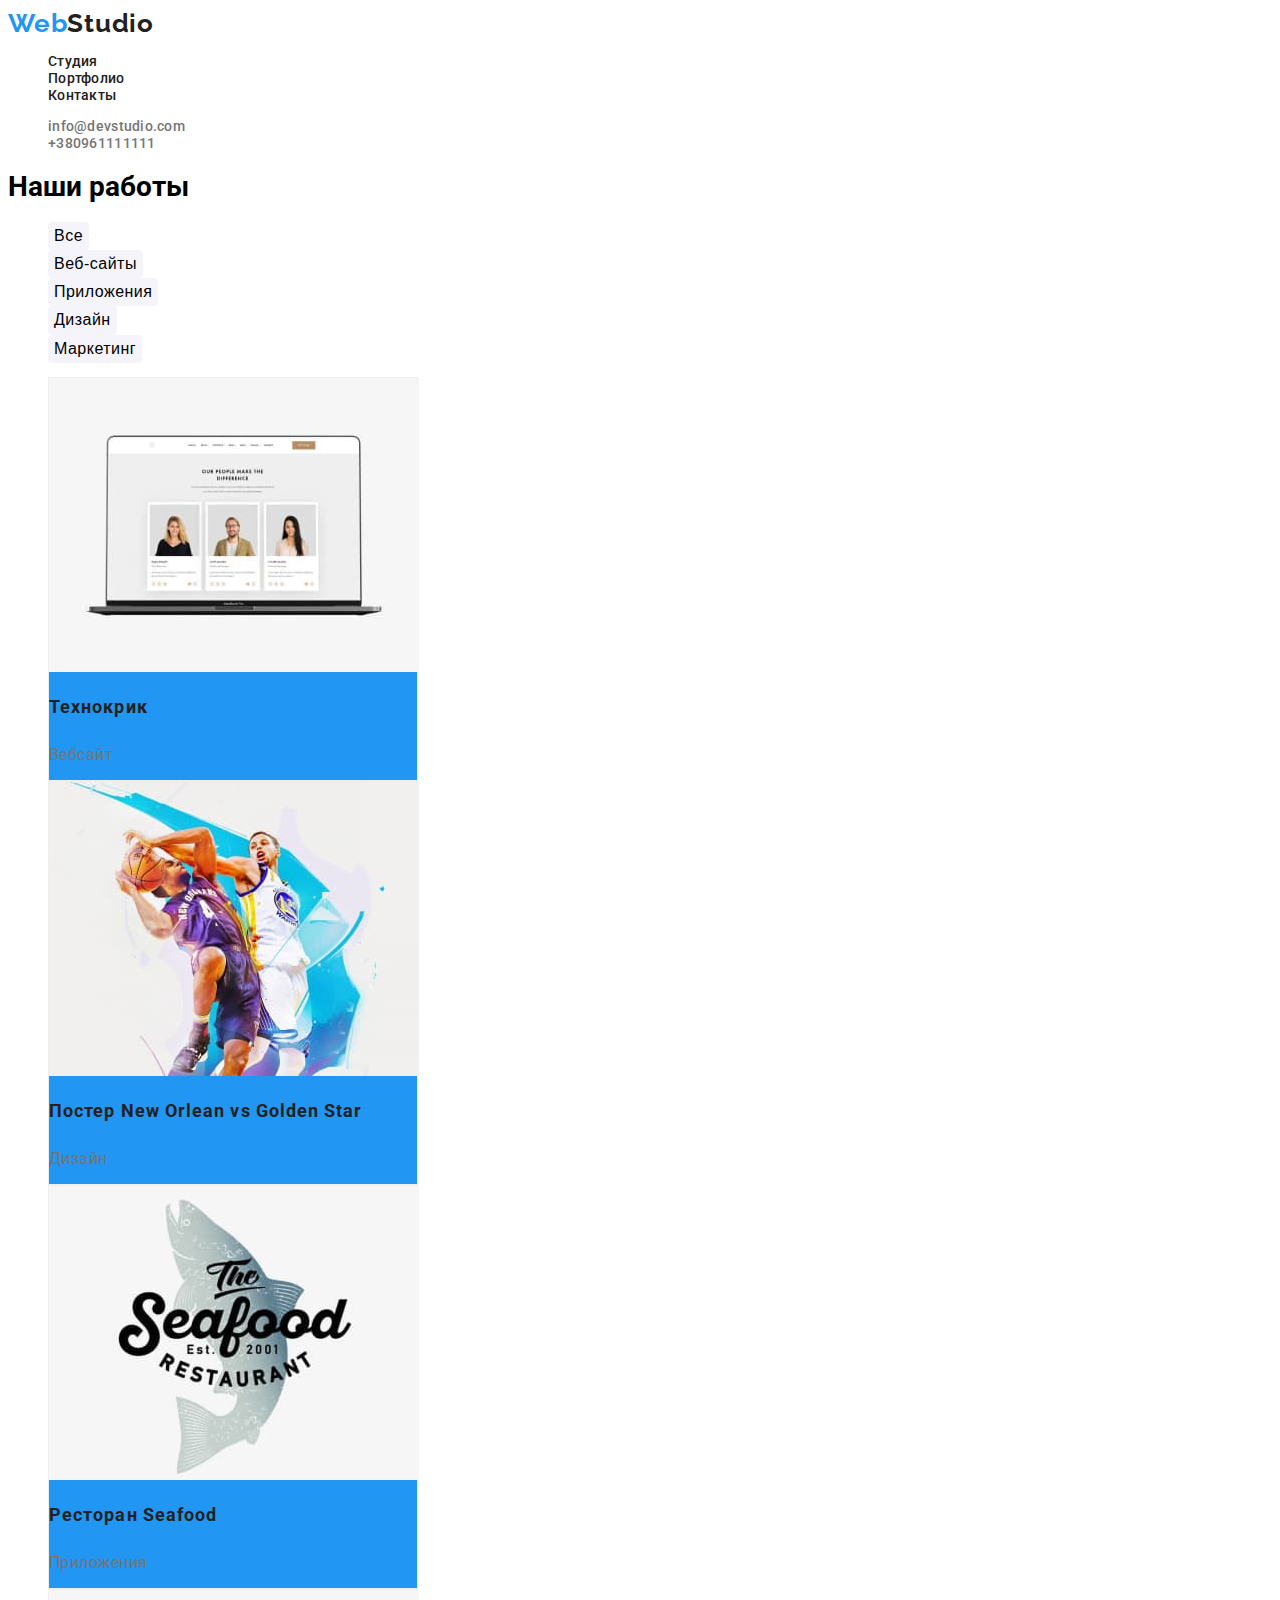
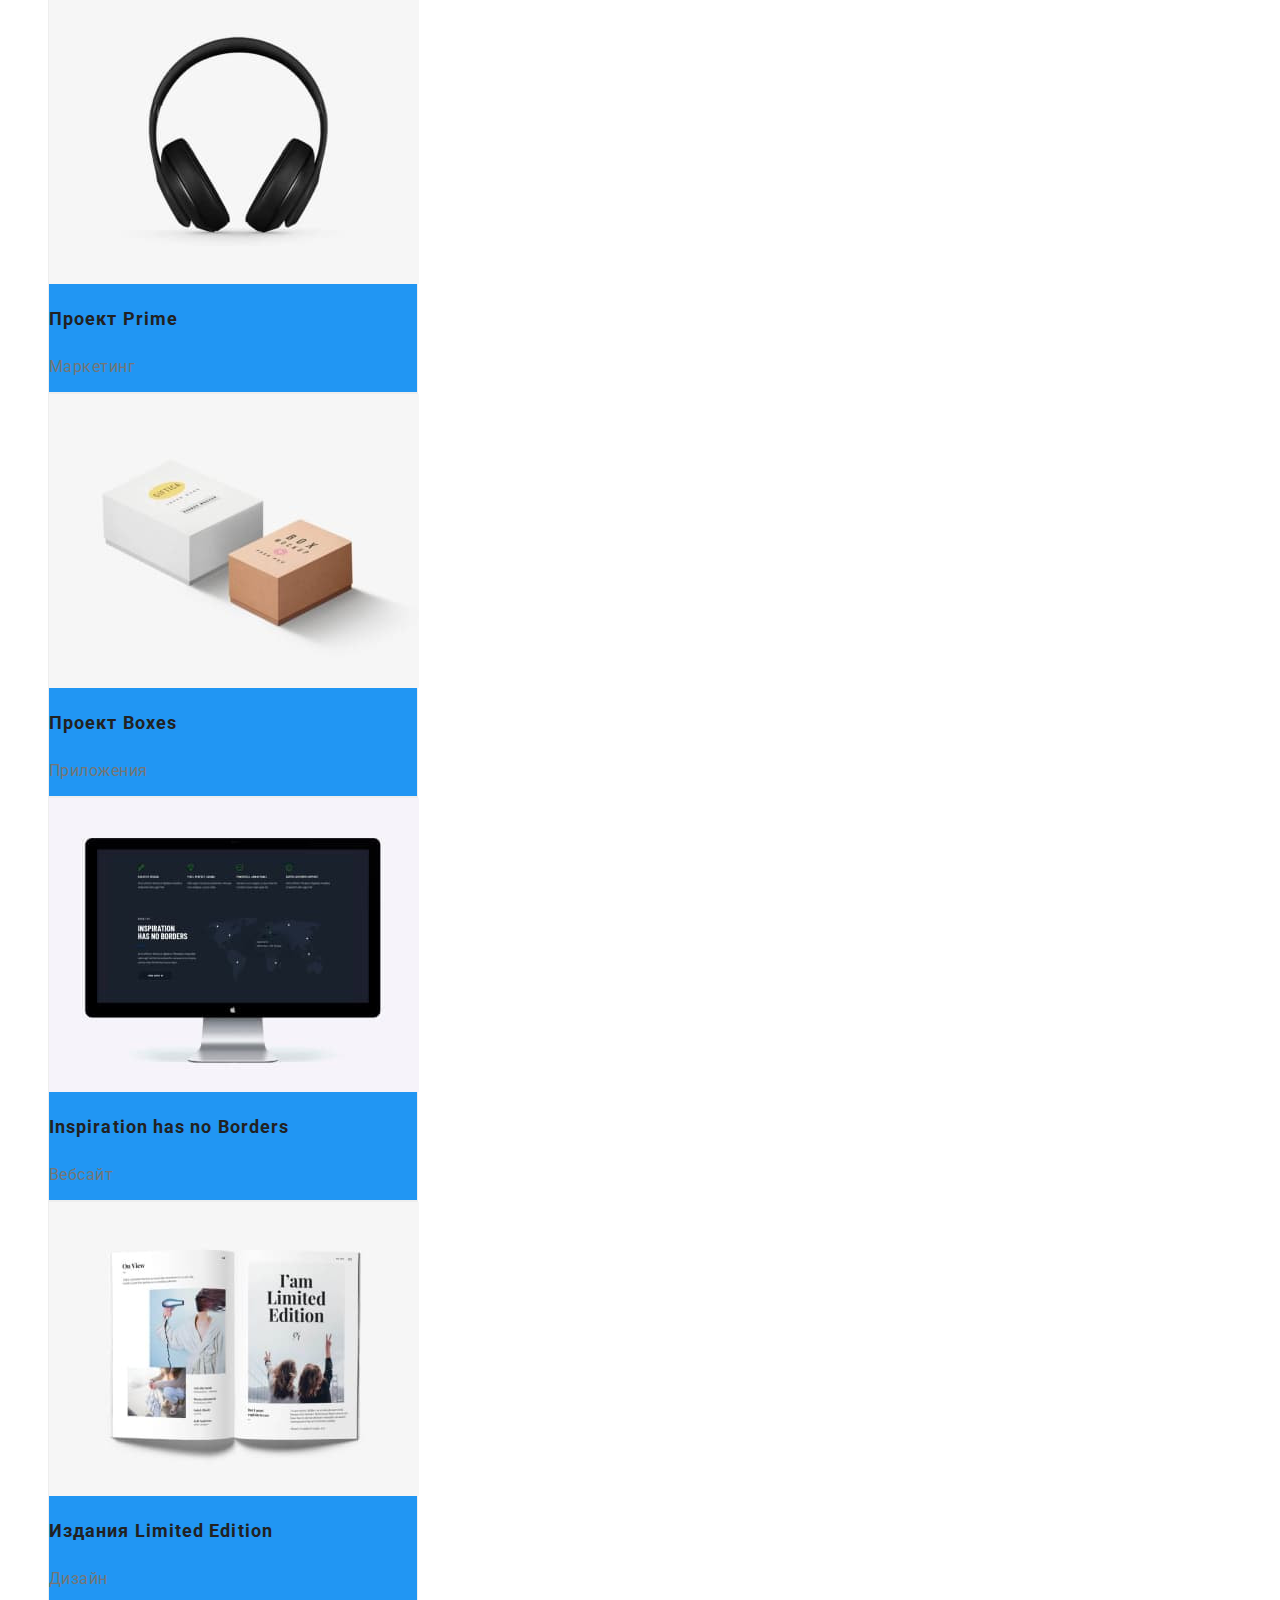
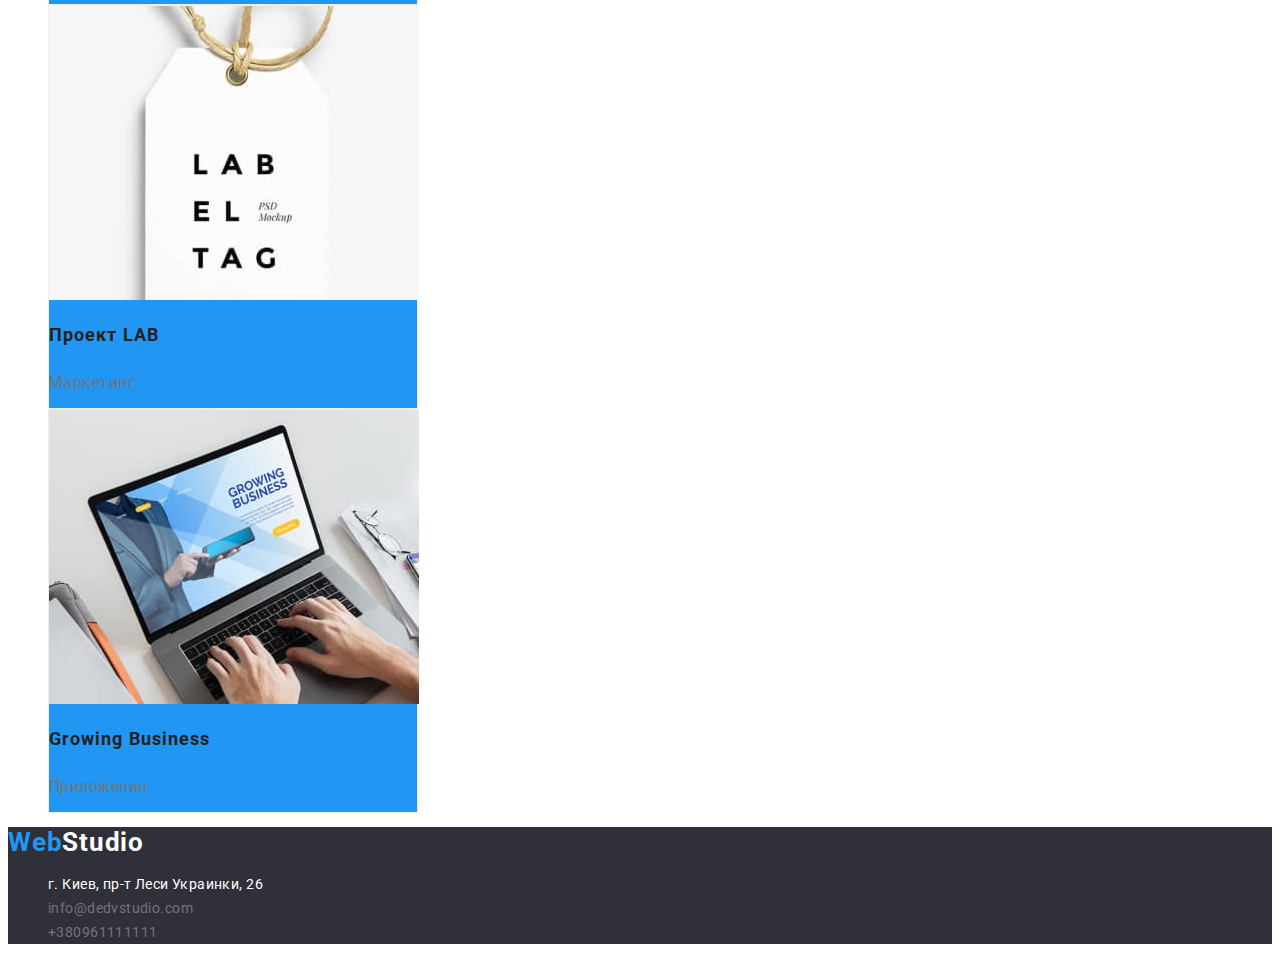
==== portfolio.html @ c5dd9054 ".prettierrc.jsson" ====
<!DOCTYPE html>
<html lang="ru">
  <head>
    <meta charset="UTF-8" />
    <meta http-equiv="X-UA-Compatible" content="IE=edge" />
    <meta name="viewport" content="width=device-width, initial-scale=1.0" />
    <title>Вебстудия</title>
    <link rel="preconnect" href="https://fonts.googleapis.com" />
    <link rel="preconnect" href="https://fonts.gstatic.com" crossorigin />
    <link
      href="https://fonts.googleapis.com/css2?family=Raleway:wght@700&family=Roboto:wght@400;500;700;900&display=swap"
      rel="stylesheet"
    />
    <link rel="stylesheet" href="./css/style.css" />
  </head>

  <body>
    <!--header-->
    <header class="header">
      <nav class="header-nav">
        <a class="logo link" href="./index.html" lang="en"><span>Web</span>Studio</a>
        <ul class="menu-list list">
          <li class="menu-item">
            <a class="menu-link link" href="./index.html">Студия</a>
          </li>
          <li class="menu-item">
            <a class="menu-link link" href="./portfolio.html">Портфолио</a>
          </li>
          <li class="menu-item">
            <a class="menu-link link" href="">Контакты</a>
          </li>
        </ul>
      </nav>
      <ul class="header-contacts list">
        <li class="contact-item">
          <a class="header-contact link" href="mailto:info@devstudio.com">info@devstudio.com</a>
        </li>
        <li class="contact-item">
          <a class="header-contact link" href="tel:+380961111111">+380961111111</a>
        </li>
      </ul>
    </header>
    <!--MAIN-->
    <main>
      <section class="section">
        <h1 class="section title visually-hidden">Наши работы</h1>
        <ul class="portfolio-btns list">
          <li class="portfolio-cat-btn">
            <button type="button" class="portfolio-btn">Все</button>
          </li>
          <li class="portfolio-cat-btn">
            <button type="button" class="portfolio-btn">Веб-сайты</button>
          </li>
          <li class="portfolio-cat-btn">
            <button type="button" class="portfolio-btn">Приложения</button>
          </li>
          <li class="portfolio-cat-btn">
            <button type="button" class="portfolio-btn">Дизайн</button>
          </li>
          <li class="portfolio-cat-btn">
            <button type="button" class="portfolio-btn">Маркетинг</button>
          </li>
        </ul>
        <ul class="projects list">
          <li class="project-item">
            <div class="prodject-card">
              <a class="project-link link" href="">
                <img
                  src="./images/portfolio/portfolio_1.jpg"
                  alt="Технокрик"
                  width="370"
                  height="294"
                />
              </a>
              <h2 class="project-name">Технокрик</h2>
              <p class="project-descr">Вебсайт</p>
            </div>
          </li>

          <li class="project-item">
            <div class="prodject-card">
              <a class="project-link link" href="">
                <img
                  src="./images/portfolio/portfolio_2.jpg"
                  alt="Постер New Orlean vs Golden Star"
                  width="370"
                  height="294"
                />
              </a>
              <h2 class="project-name">Постер New Orlean vs Golden Star</h2>
              <p class="project-descr">Дизайн</p>
            </div>
          </li>

          <li class="project-item">
            <div class="prodject-card">
              <a class="project-link link" href="">
                <img
                  src="./images/portfolio/portfolio_3.jpg"
                  alt="Ресторан Seafood"
                  width="370"
                  height="294"
                />
              </a>
              <h2 class="project-name">Ресторан Seafood</h2>
              <p class="project-descr">Приложения</p>
            </div>
          </li>

          <li class="project-item">
            <div class="prodject-card">
              <a class="project-link link" href="">
                <img
                  src="./images/portfolio/portfolio_4.jpg"
                  alt="Проект Prime"
                  width="370"
                  height="294"
                />
              </a>
              <h2 class="project-name">Проект Prime</h2>
              <p class="project-descr">Маркетинг</p>
            </div>
          </li>

          <li class="project-item">
            <div class="prodject-card">
              <a class="project-link link" href="">
                <img
                  src="./images/portfolio/portfolio_5.jpg"
                  alt="Проект Boxes"
                  width="370"
                  height="294"
                />
              </a>
              <h2 class="project-name">Проект Boxes</h2>
              <p class="project-descr">Приложения</p>
            </div>
          </li>

          <li class="project-item">
            <div class="prodject-card">
              <a class="project-link link" href="">
                <img
                  src="./images/portfolio/portfolio_6.jpg"
                  alt="Inspiration has no Borders"
                  width="370"
                  height="294"
                />
              </a>
              <h2 class="project-name" lang="en">Inspiration has no Borders</h2>
              <p class="project-descr">Вебсайт</p>
            </div>
          </li>

          <li class="project-item">
            <div class="prodject-card">
              <a class="project-link link" href="">
                <img
                  src="./images/portfolio/portfolio_7.jpg"
                  alt="Издания Limited Edition"
                  width="370"
                  height="294"
                />
              </a>
              <h2 class="project-name">Издания Limited Edition</h2>
              <p class="project-descr">Дизайн</p>
            </div>
          </li>

          <li class="project-item">
            <div class="prodject-card">
              <a class="project-link link" href="">
                <img
                  src="./images/portfolio/portfolio_8.jpg"
                  alt="Проект LAB"
                  width="370"
                  height="294"
                />
              </a>
              <h2 class="project-name">Проект LAB</h2>
              <p class="project-descr">Маркетинг</p>
            </div>
          </li>

          <li class="project-item">
            <div class="prodject-card">
              <a class="project-link link" href="">
                <img
                  src="./images/portfolio/portfolio_9.jpg"
                  alt="Growing Business"
                  width="370"
                  height="294"
                />
              </a>
              <h2 class="project-name" lang="en">Growing Business</h2>
              <p class="project-descr">Приложения</p>
            </div>
          </li>
        </ul>
      </section>
    </main>
    <!--FOOTER-->
    <footer class="footer">
      <a class="logo-footer link" href="./index.html"><span>Web</span>Studio</a>
      <address class="contacts">
        <ul class="contact-list list">
          <li class="contact-item">
            <a class="contact-address link" href="https://goo.gl/maps/oeKDD8nkkuQfRg1F7"
              >г. Киев, пр-т Леси Украинки, 26</a
            >
          </li>

          <li class="contact-item">
            <a class="contact-email link" href="mailto:info@dedvstudio.com">info@dedvstudio.com</a>
          </li>

          <li class="contact-item">
            <a class="contact-tel link" href="tel:+380961111111">+380961111111</a>
          </li>
        </ul>
      </address>
    </footer>
  </body>
</html>
---- css/style.css ----
:root {
    --main-font: 'Roboto', sans-serif;
    --logo-font: 'Raleway', sans-serif;
    --main-font-size: 14px;
    --primary-font-color: #212121;
    --secondary-font-color: #FFFFFF;
    --description-font-color: #757575;
    --accent-color: #2196F3;
    --background-color-primary: #FFFFFF;
    --background-color-secondary: #2F303A;
    --background-color-additional: #F5F4FA;
}

body {
    font-family: var(--main-font);
    font-size: var(--main-font-size);
}

.list {
    list-style: none;
}

.link {
    text-decoration: none;
}

.contacts {
    font-style: normal;
}

.visualli-hidden {
    position: absolute;
    width: 1px;
    height: 1px;
    margin: -1px;
    border: 0;
    padding: 0;
    clip: rect(0 0 0 0);
    overflow: hidden;
}

.section-title {
    font-weight: 700;
    font-size: 36px;
    line-height: 1.17;
    text-align: center;
    letter-spacing: 0.03em;
    color: var(--primary-font-color);
}

.logo {
    font-family: var(--logo-font);
    color: var(--primary-font-color);
    font-weight: 700;
    font-size: 26px;
    line-height: 1.19;
    letter-spacing: 0.03em;
}
.logo span {color: var(--accent-color)}

.menu-link {
    color: var(--primary-font-color);
    font-weight: 500;
    line-height: 1.14;
    letter-spacing: 0.02em;
}

.header-contact {
    font-weight: 500;
    line-height: 1.14;
    letter-spacing: 0.02em;
    color: var(--description-font-color);
}

.menu-link:hover, .menu-link:focus,
.header-contact:hover {
    color: var(--accent-color);
}

.hero {
    background-color: var(--background-color-secondary);
}

.hero-title {
    opacity: 0;
}

.hero-text {
    font-weight: 900;
    font-size: 44px;
    line-height: 1.36;
    text-align: center;
    letter-spacing: 0.06em;
    text-transform: uppercase;
    color: var(--secondary-font-color);
}

.modal-btn {
    background: var(--accent-color);
    border-style: 0px 4px 4px rgba(0, 0, 0, 0.15);
    border-radius: 4px;
    top: 430px;
    font-weight: 700;
    font-size: 16px;
    line-height: 1.875;
    display: flex;
    align-items: center;
    text-align: center;
    letter-spacing: 0.06em;
    color: var(--secondary-font-color);
    border: none;
    cursor: pointer;
}

.advatages-title {
    color: var(--primary-font-color);
    font-weight: 700;
    line-height: 1.14;
    letter-spacing: 0.03em;
    text-transform: uppercase;
}

.advantages-text {
    line-height: 1.71;
    letter-spacing: 0.03em;
    color: var(--description-font-color);
}

.team-section {
    background-color: var(--background-color-additional);
}

.team-member-card {
    width: 270px;
    height: 368px;
    background-color: var(--background-color-primary);
    box-shadow: 0px 1px 3px rgba(0, 0, 0, 0.12), 0px 1px 1px rgba(0, 0, 0, 0.14), 0px 2px 1px rgba(0, 0, 0, 0.02);
    border-radius: 0px 0px 4px 4px;
}

.team-membert-name {
    font-weight: 500;
    font-size: 16px;
    line-height: 1.19;
    text-align: center;
    letter-spacing: 0.03em;
    color: var(--primary-font-color);
}

.team-membert-position {
    font-size: 16px;
    line-height: 1.19;
    text-align: center;
    letter-spacing: 0.03em;
    color: var(--description-font-color);
}

.footer {
    background-color: var(--background-color-secondary);
}

.logo-footer {
    font-weight: 700;
    font-size: 26px;
    line-height: 1.19;
    letter-spacing: 0.03em;
    color: var(--secondary-font-color);
}

.logo-footer span {color: var(--accent-color);}
.contact-address, .contact-email, .contact-tel {
    font-weight: 400;
    font-size: 14px;
    line-height: 24px;
    letter-spacing: 0.03em;
    color: var(--secondary-font-color);
}
.contact-email, .contact-tel {color: var(--description-font-color);}

.portfolio-btn {
    background: var(--background-color-additional);
    border-radius: 4px;
    font-weight: 500;
    font-size: 16px;
    line-height: 1.63;
    text-align: center;
    letter-spacing: 0.03em;
    border: none;
    cursor: pointer;
}

.portfolio-btn:hover, .portfolio-btn:focus {
    background: var(--accent-color);
    color: var(--secondary-font-color);
}

.prodject-card {
    background-color: var(--accent-color);
    border: 1px solid #EEEEEE;
    box-sizing: border-box;
    width: 370px;
    height: 404px;
}

.project-name {
    color: var(--primary-font-color);
    font-weight: 700;
    font-size: 18px;
    line-height: 1.89;
    letter-spacing: 0.06em;
}

.project-descr {
    color: var(--description-font-color);
    font-size: 16px;
    line-height: 1.88;
    letter-spacing: 00.03em;
}
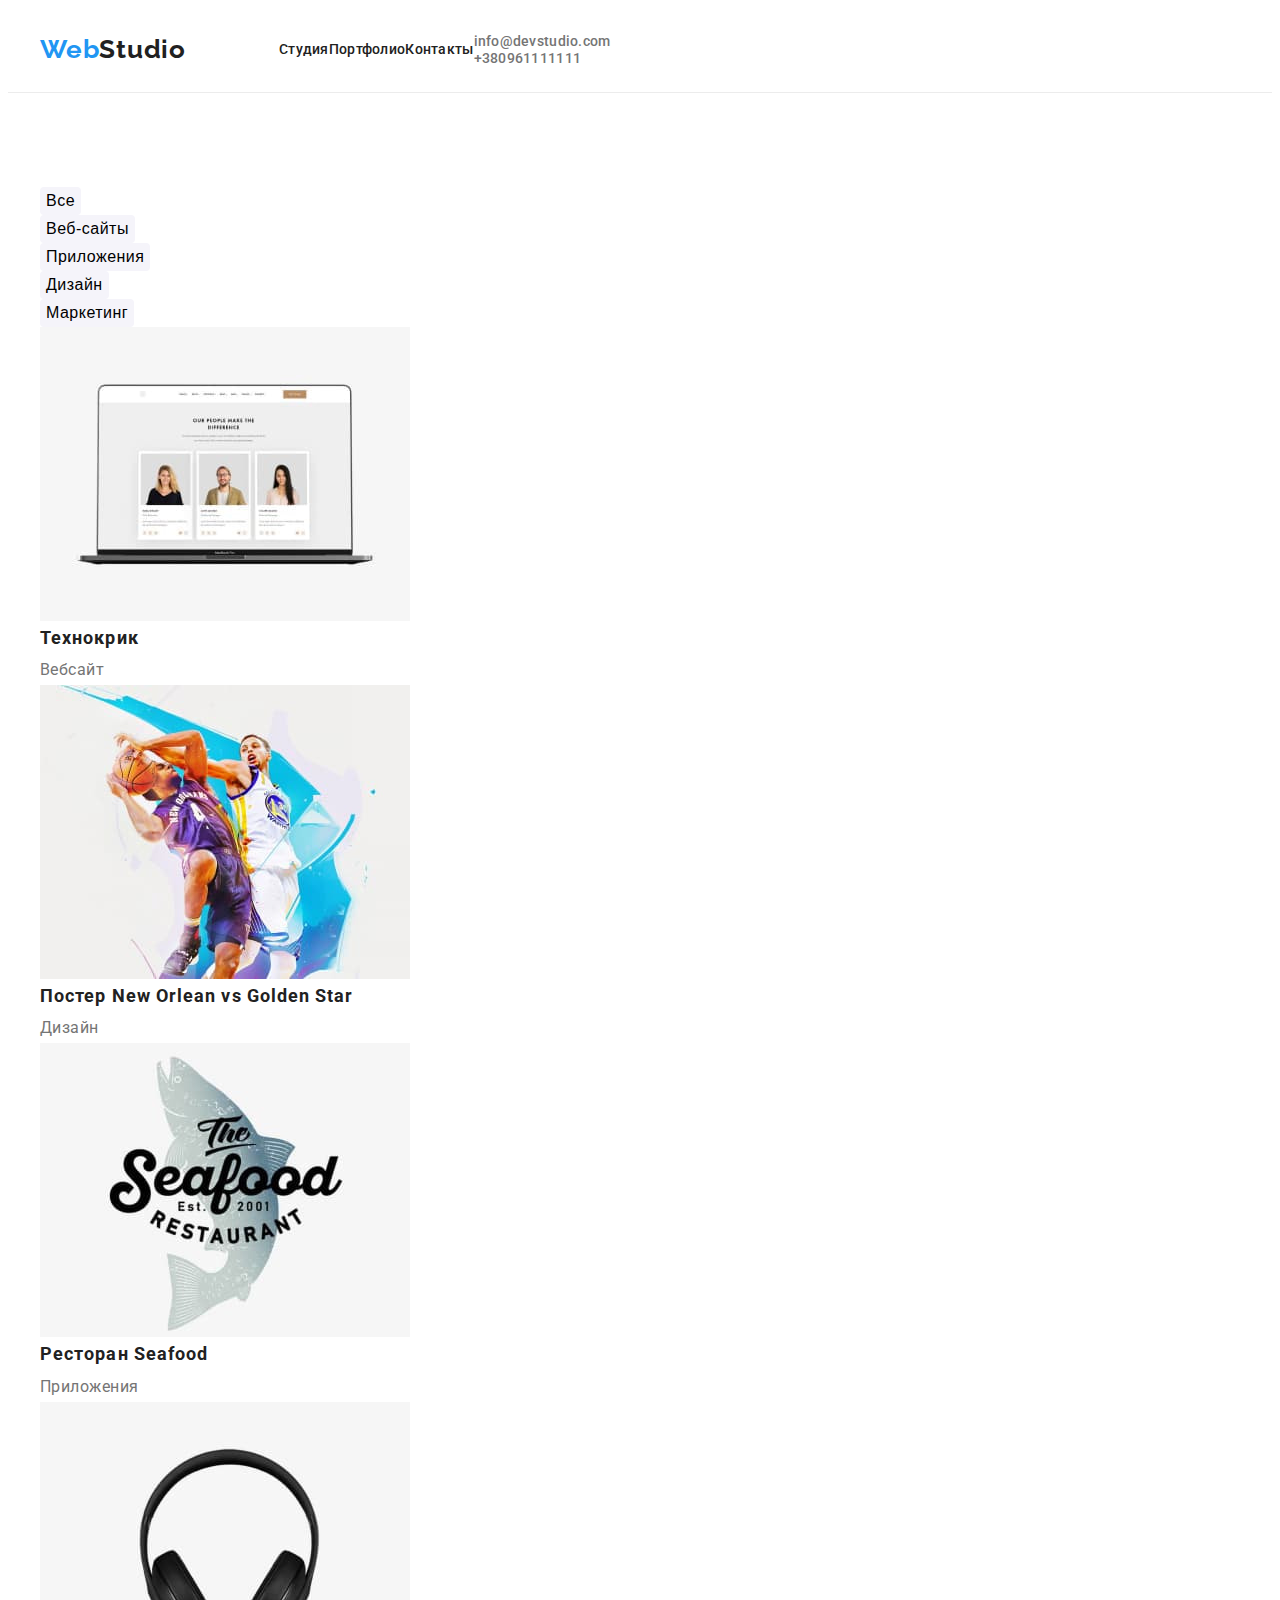
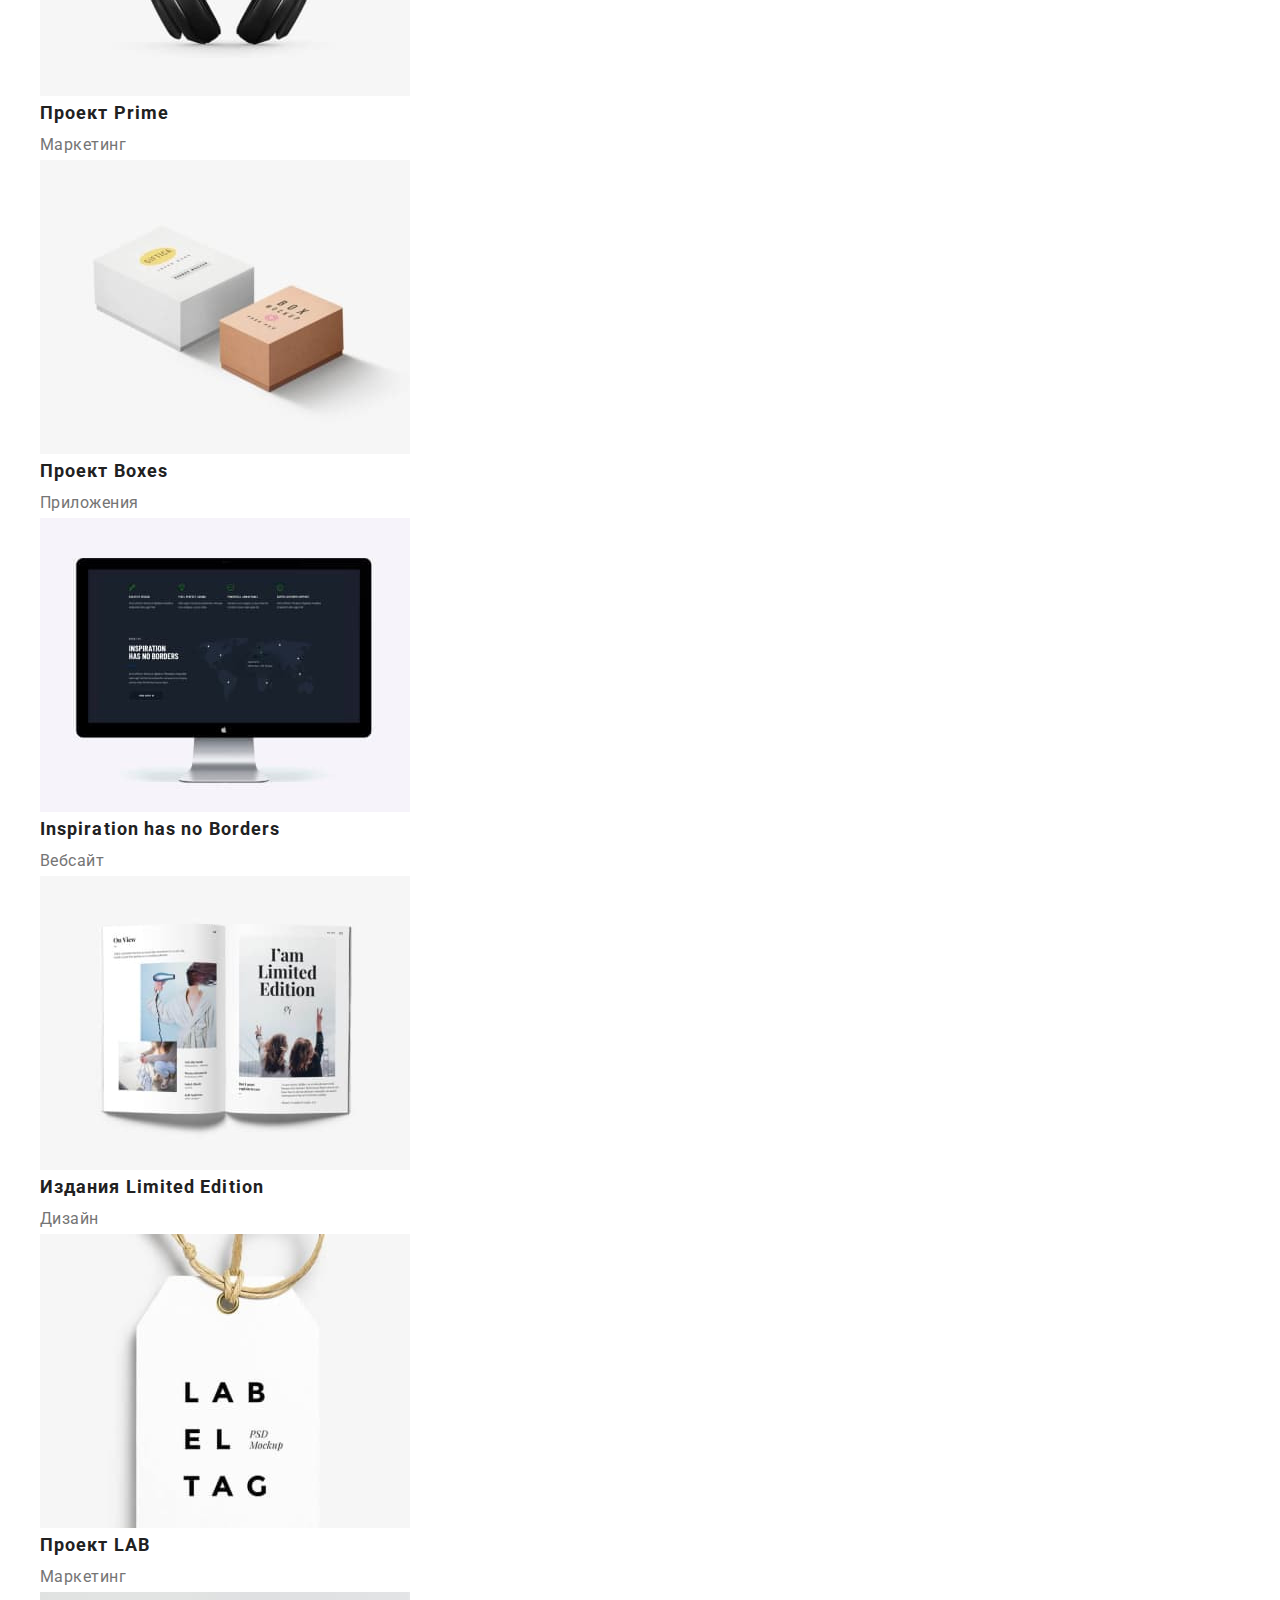
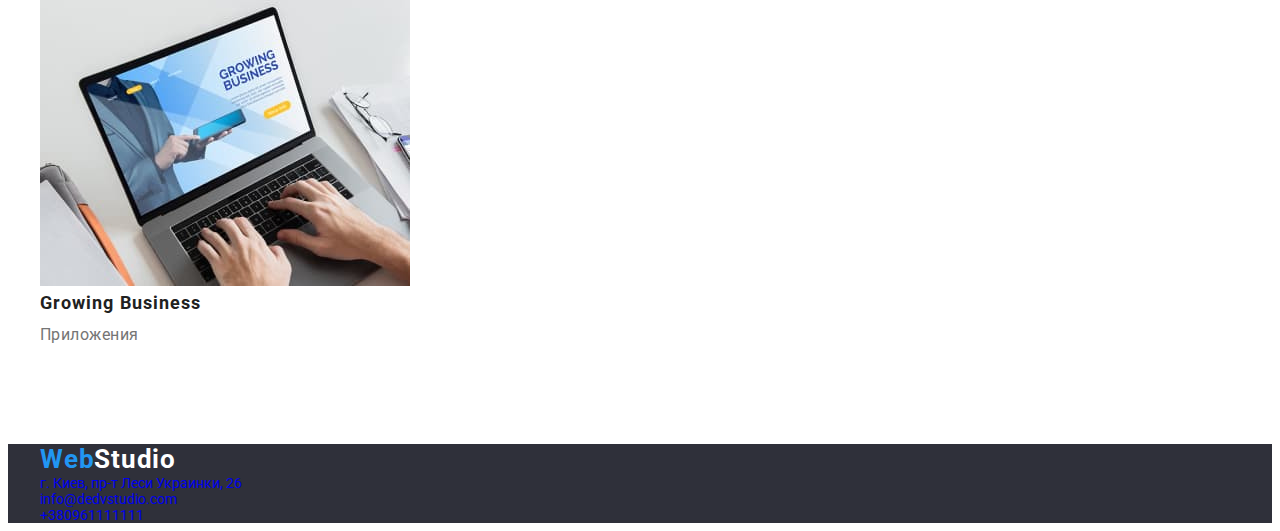
==== commit 6370eb40: "portfolio.html" ====
--- a/portfolio.html
+++ b/portfolio.html
@@ -11,59 +11,68 @@
       href="https://fonts.googleapis.com/css2?family=Raleway:wght@700&family=Roboto:wght@400;500;700;900&display=swap"
       rel="stylesheet"
     />
+    <link
+      rel="stylesheet"
+      href="https://cdnjs.cloudflare.com/ajax/libs/modern-normalize/1.1.0/modern-normalize.min.css"
+      integrity="sha512-wpPYUAdjBVSE4KJnH1VR1HeZfpl1ub8YT/NKx4PuQ5NmX2tKuGu6U/JRp5y+Y8XG2tV+wKQpNHVUX03MfMFn9Q=="
+      crossorigin="anonymous"
+      referrerpolicy="no-referrer"
+    />
     <link rel="stylesheet" href="./css/style.css" />
   </head>
 
   <body>
     <!--header-->
     <header class="header">
-      <nav class="header-nav">
-        <a class="logo link" href="./index.html" lang="en"><span>Web</span>Studio</a>
-        <ul class="menu-list list">
-          <li class="menu-item">
-            <a class="menu-link link" href="./index.html">Студия</a>
+      <div class="container header-container">
+        <nav class="header-nav">
+          <a class="logo link" href="./index.html" lang="en"><span>Web</span>Studio</a>
+          <ul class="menu-list list">
+            <li class="menu-item">
+              <a class="current menu-link link" href="./index.html">Студия</a>
+            </li>
+            <li class="menu-item">
+              <a class="menu-link link" href="./portfolio.html">Портфолио</a>
+            </li>
+            <li class="menu-item">
+              <a class="menu-link link" href="">Контакты</a>
+            </li>
+          </ul>
+        </nav>
+        <ul class="header-contacts list">
+          <li class="contact-item">
+            <a class="header-contact link" href="mailto:info@devstudio.com">info@devstudio.com</a>
           </li>
-          <li class="menu-item">
-            <a class="menu-link link" href="./portfolio.html">Портфолио</a>
-          </li>
-          <li class="menu-item">
-            <a class="menu-link link" href="">Контакты</a>
+          <li class="contact-item">
+            <a class="header-contact link" href="tel:+380961111111">+380961111111</a>
           </li>
         </ul>
-      </nav>
-      <ul class="header-contacts list">
-        <li class="contact-item">
-          <a class="header-contact link" href="mailto:info@devstudio.com">info@devstudio.com</a>
-        </li>
-        <li class="contact-item">
-          <a class="header-contact link" href="tel:+380961111111">+380961111111</a>
-        </li>
-      </ul>
+      </div>
     </header>
     <!--MAIN-->
     <main>
       <section class="section">
-        <h1 class="section title visually-hidden">Наши работы</h1>
-        <ul class="portfolio-btns list">
-          <li class="portfolio-cat-btn">
-            <button type="button" class="portfolio-btn">Все</button>
-          </li>
-          <li class="portfolio-cat-btn">
-            <button type="button" class="portfolio-btn">Веб-сайты</button>
-          </li>
-          <li class="portfolio-cat-btn">
-            <button type="button" class="portfolio-btn">Приложения</button>
-          </li>
-          <li class="portfolio-cat-btn">
-            <button type="button" class="portfolio-btn">Дизайн</button>
-          </li>
-          <li class="portfolio-cat-btn">
-            <button type="button" class="portfolio-btn">Маркетинг</button>
-          </li>
-        </ul>
-        <ul class="projects list">
-          <li class="project-item">
-            <div class="prodject-card">
+        <div class="container">
+          <h1 class="section title visually-hidden">Наши работы</h1>
+          <ul class="portfolio-nav list">
+            <li class="portfolio-nav-item">
+              <button type="button" class="portfolio-btn">Все</button>
+            </li>
+            <li class="portfolio-nav-item">
+              <button type="button" class="portfolio-btn">Веб-сайты</button>
+            </li>
+            <li class="portfolio-nav-item">
+              <button type="button" class="portfolio-btn">Приложения</button>
+            </li>
+            <li class="portfolio-nav-item">
+              <button type="button" class="portfolio-btn">Дизайн</button>
+            </li>
+            <li class="portfolio-nav-item">
+              <button type="button" class="portfolio-btn">Маркетинг</button>
+            </li>
+          </ul>
+          <ul class="project-list list">
+            <li class="project-item">
               <a class="project-link link" href="">
                 <img
                   src="./images/portfolio/portfolio_1.jpg"
@@ -72,13 +81,13 @@
                   height="294"
                 />
               </a>
-              <h2 class="project-name">Технокрик</h2>
-              <p class="project-descr">Вебсайт</p>
-            </div>
-          </li>
-
-          <li class="project-item">
-            <div class="prodject-card">
+              <div class="project-text-container">
+                <h2 class="project-name">Технокрик</h2>
+                <p class="project-descr">Вебсайт</p>
+              </div>
+            </li>
+
+            <li class="project-item">
               <a class="project-link link" href="">
                 <img
                   src="./images/portfolio/portfolio_2.jpg"
@@ -87,13 +96,13 @@
                   height="294"
                 />
               </a>
-              <h2 class="project-name">Постер New Orlean vs Golden Star</h2>
-              <p class="project-descr">Дизайн</p>
-            </div>
-          </li>
-
-          <li class="project-item">
-            <div class="prodject-card">
+              <div class="project-text-container">
+                <h2 class="project-name">Постер New Orlean vs Golden Star</h2>
+                <p class="project-descr">Дизайн</p>
+              </div>
+            </li>
+
+            <li class="project-item">
               <a class="project-link link" href="">
                 <img
                   src="./images/portfolio/portfolio_3.jpg"
@@ -102,13 +111,13 @@
                   height="294"
                 />
               </a>
-              <h2 class="project-name">Ресторан Seafood</h2>
-              <p class="project-descr">Приложения</p>
-            </div>
-          </li>
-
-          <li class="project-item">
-            <div class="prodject-card">
+              <div class="project-text-container">
+                <h2 class="project-name">Ресторан Seafood</h2>
+                <p class="project-descr">Приложения</p>
+              </div>
+            </li>
+
+            <li class="project-item">
               <a class="project-link link" href="">
                 <img
                   src="./images/portfolio/portfolio_4.jpg"
@@ -117,13 +126,13 @@
                   height="294"
                 />
               </a>
-              <h2 class="project-name">Проект Prime</h2>
-              <p class="project-descr">Маркетинг</p>
-            </div>
-          </li>
-
-          <li class="project-item">
-            <div class="prodject-card">
+              <div class="project-text-container">
+                <h2 class="project-name">Проект Prime</h2>
+                <p class="project-descr">Маркетинг</p>
+              </div>
+            </li>
+
+            <li class="project-item">
               <a class="project-link link" href="">
                 <img
                   src="./images/portfolio/portfolio_5.jpg"
@@ -132,13 +141,13 @@
                   height="294"
                 />
               </a>
-              <h2 class="project-name">Проект Boxes</h2>
-              <p class="project-descr">Приложения</p>
-            </div>
-          </li>
-
-          <li class="project-item">
-            <div class="prodject-card">
+              <div class="project-text-container">
+                <h2 class="project-name">Проект Boxes</h2>
+                <p class="project-descr">Приложения</p>
+              </div>
+            </li>
+
+            <li class="project-item">
               <a class="project-link link" href="">
                 <img
                   src="./images/portfolio/portfolio_6.jpg"
@@ -147,13 +156,13 @@
                   height="294"
                 />
               </a>
-              <h2 class="project-name" lang="en">Inspiration has no Borders</h2>
-              <p class="project-descr">Вебсайт</p>
-            </div>
-          </li>
-
-          <li class="project-item">
-            <div class="prodject-card">
+              <div class="project-text-container">
+                <h2 class="project-name" lang="en">Inspiration has no Borders</h2>
+                <p class="project-descr">Вебсайт</p>
+              </div>
+            </li>
+
+            <li class="project-item">
               <a class="project-link link" href="">
                 <img
                   src="./images/portfolio/portfolio_7.jpg"
@@ -162,13 +171,13 @@
                   height="294"
                 />
               </a>
-              <h2 class="project-name">Издания Limited Edition</h2>
-              <p class="project-descr">Дизайн</p>
-            </div>
-          </li>
-
-          <li class="project-item">
-            <div class="prodject-card">
+              <div class="project-text-container">
+                <h2 class="project-name">Издания Limited Edition</h2>
+                <p class="project-descr">Дизайн</p>
+              </div>
+            </li>
+
+            <li class="project-item">
               <a class="project-link link" href="">
                 <img
                   src="./images/portfolio/portfolio_8.jpg"
@@ -177,13 +186,13 @@
                   height="294"
                 />
               </a>
-              <h2 class="project-name">Проект LAB</h2>
-              <p class="project-descr">Маркетинг</p>
-            </div>
-          </li>
-
-          <li class="project-item">
-            <div class="prodject-card">
+              <div class="project-text-container">
+                <h2 class="project-name">Проект LAB</h2>
+                <p class="project-descr">Маркетинг</p>
+              </div>
+            </li>
+
+            <li class="project-item">
               <a class="project-link link" href="">
                 <img
                   src="./images/portfolio/portfolio_9.jpg"
@@ -192,33 +201,39 @@
                   height="294"
                 />
               </a>
-              <h2 class="project-name" lang="en">Growing Business</h2>
-              <p class="project-descr">Приложения</p>
-            </div>
-          </li>
-        </ul>
+              <div class="project-text-container">
+                <h2 class="project-name" lang="en">Growing Business</h2>
+                <p class="project-descr">Приложения</p>
+              </div>
+            </li>
+          </ul>
+        </div>
       </section>
     </main>
     <!--FOOTER-->
     <footer class="footer">
-      <a class="logo-footer link" href="./index.html"><span>Web</span>Studio</a>
-      <address class="contacts">
-        <ul class="contact-list list">
-          <li class="contact-item">
-            <a class="contact-address link" href="https://goo.gl/maps/oeKDD8nkkuQfRg1F7"
-              >г. Киев, пр-т Леси Украинки, 26</a
-            >
-          </li>
-
-          <li class="contact-item">
-            <a class="contact-email link" href="mailto:info@dedvstudio.com">info@dedvstudio.com</a>
-          </li>
-
-          <li class="contact-item">
-            <a class="contact-tel link" href="tel:+380961111111">+380961111111</a>
-          </li>
-        </ul>
-      </address>
+      <div class="container">
+        <a class="logo-footer link" href="./index.html"><span>Web</span>Studio</a>
+        <address class="footer-contacts">
+          <ul class="fcontact-list list">
+            <li class="fcontact-item">
+              <a class="fcontact-address link" href="https://goo.gl/maps/oeKDD8nkkuQfRg1F7"
+                >г. Киев, пр-т Леси Украинки, 26</a
+              >
+            </li>
+
+            <li class="fcontact-item">
+              <a class="fcontact-email link" href="mailto:info@dedvstudio.com"
+                >info@dedvstudio.com</a
+              >
+            </li>
+
+            <li class="fcontact-item">
+              <a class="fcontact-tel link" href="tel:+380961111111">+380961111111</a>
+            </li>
+          </ul>
+        </address>
+      </div>
     </footer>
   </body>
 </html>
--- a/css/style.css
+++ b/css/style.css
@@ -16,19 +16,52 @@
     font-size: var(--main-font-size);
 }
 
+h1,
+h2,
+h3,
+h4,
+h5,
+h6,
+p {
+    margin: 0;
+}
+
+img {
+    display: block;
+    max-width: 100%;
+    height: auto;
+}
+
+.container {
+    width: 1200px;
+
+    padding-left: 15px;
+    padding-right: 15px;
+
+    margin-left: auto;
+    margin-right: auto;
+}
+
 .list {
     list-style: none;
+    padding: 0%;
+    margin: 0;
 }
 
 .link {
     text-decoration: none;
 }
 
-.contacts {
+.footer-contacts {
     font-style: normal;
 }
 
-.visualli-hidden {
+.section {
+    padding-top: 94px;
+    padding-bottom: 94px;
+}
+
+.visually-hidden {
     position: absolute;
     width: 1px;
     height: 1px;
@@ -40,6 +73,7 @@
 }
 
 .section-title {
+    margin-bottom: 50px;
     font-weight: 700;
     font-size: 36px;
     line-height: 1.17;
@@ -48,7 +82,22 @@
     color: var(--primary-font-color);
 }
 
+.header {
+    padding-top: 25px;
+    padding-bottom: 25px;
+    border-bottom: 1px solid #ececec;
+    /* outline: 1px solid tomato; */
+}
+
+.header-container,
+.header-nav,
+.menu-list {
+    display: flex;
+    align-items: center;
+}
+
 .logo {
+    margin-right: 93px;
     font-family: var(--logo-font);
     color: var(--primary-font-color);
     font-weight: 700;
@@ -56,14 +105,24 @@
     line-height: 1.19;
     letter-spacing: 0.03em;
 }
-.logo span {color: var(--accent-color)}
+
+.logo span {
+    color: var(--accent-color);
+}
 
 .menu-link {
+    /* padding-top: 32px; */
+    /* padding-bottom: 32px; */
+
     color: var(--primary-font-color);
     font-weight: 500;
     line-height: 1.14;
     letter-spacing: 0.02em;
 }
+
+
+
+
 
 .header-contact {
     font-weight: 500;
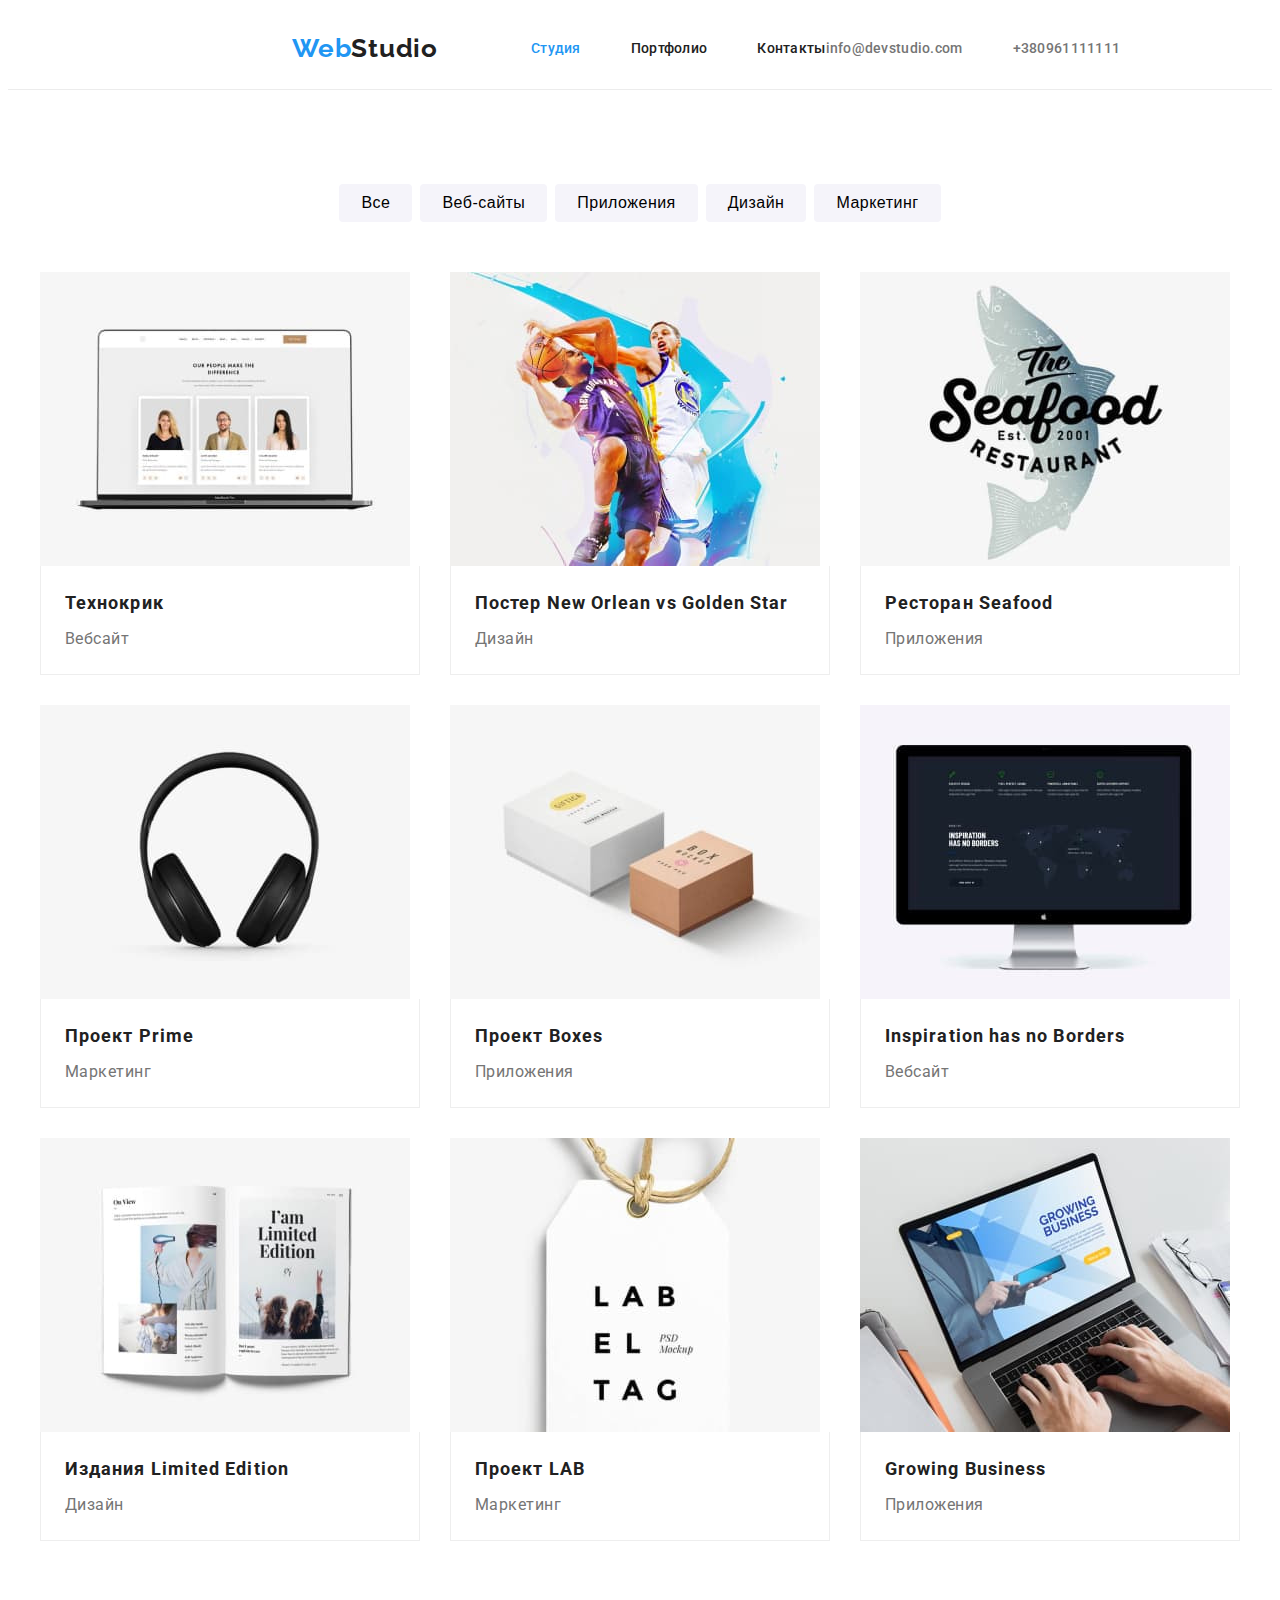
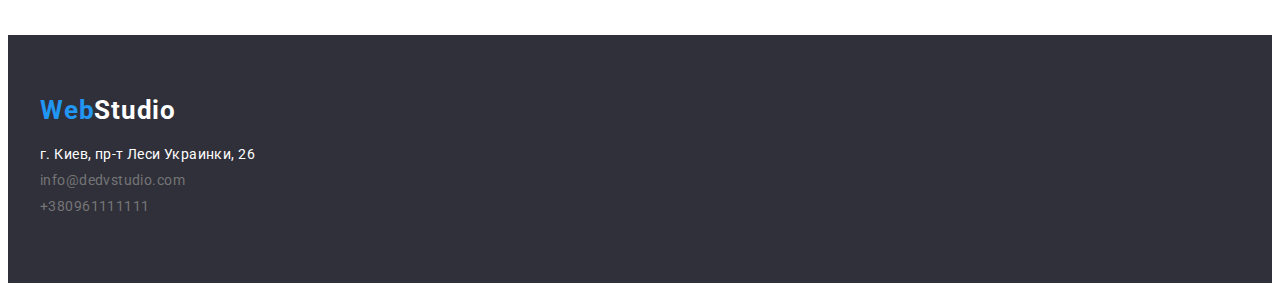
==== commit d3893493: "Update portfolio.html" ====
--- a/portfolio.html
+++ b/portfolio.html
@@ -18,7 +18,7 @@
       crossorigin="anonymous"
       referrerpolicy="no-referrer"
     />
-    <link rel="stylesheet" href="./css/style.css" />
+    <link rel="stylesheet" href="./css/styles.css" />
   </head>
 
   <body>
--- a/css/styles.css
+++ b/css/styles.css
@@ -0,0 +1,428 @@
+:root {
+    --main-font: 'Roboto', sans-serif;
+    --logo-font: 'Raleway', sans-serif;
+    --main-font-size: 14px;
+    --primary-font-color: #212121;
+    --secondary-font-color: #FFFFFF;
+    --description-font-color: #757575;
+    --accent-color: #2196F3;
+    --background-color-primary: #FFFFFF;
+    --background-color-secondary: #2F303A;
+    --background-color-additional: #F5F4FA;
+}
+
+body {
+    font-family: var(--main-font);
+    font-size: var(--main-font-size);
+}
+
+h1,
+h2,
+h3,
+h4,
+h5,
+h6,
+p {
+    margin: 0;
+}
+
+img {
+    display: block;
+    max-width: 100%;
+    height: auto;
+}
+
+.container {
+    width: 1200px;
+
+
+    padding-left: 15px;
+    padding-right: 15px;
+
+    margin-left: auto;
+    margin-right: auto;
+}
+
+.list {
+    list-style: none;
+    padding: 0%;
+    margin: 0;
+}
+
+.link {
+    text-decoration: none;
+}
+
+.footer-contacts {
+    font-style: normal;
+}
+
+.section {
+    padding-top: 94px;
+    padding-bottom: 94px;
+}
+
+.visually-hidden {
+    position: absolute;
+    width: 1px;
+    height: 1px;
+    margin: -1px;
+    border: 0;
+    padding: 0;
+    clip: rect(0 0 0 0);
+    overflow: hidden;
+}
+
+.section-title {
+    margin-bottom: 50px;
+    font-weight: 700;
+    font-size: 36px;
+    line-height: 1.17;
+    text-align: center;
+    letter-spacing: 0.03em;
+    color: var(--primary-font-color);
+}
+
+/* header */
+
+.header {
+    padding-top: 25px;
+    padding-bottom: 25px;
+    border-bottom: 1px solid #ececec;
+    /* outline: 1px solid tomato; */
+}
+
+.header-container,
+.header-nav,
+.menu-list {
+    display: flex;
+    align-items: center;
+}
+
+.logo {
+    margin-right: 93px;
+
+    font-family: var(--logo-font);
+    color: var(--primary-font-color);
+    font-weight: 700;
+    font-size: 26px;
+    line-height: 1.19;
+    letter-spacing: 0.03em;
+}
+
+.logo span {
+    color: var(--accent-color);
+}
+
+.menu-link {
+   padding-top: 32px;
+   padding-bottom: 32px;
+
+    color: var(--primary-font-color);
+    font-weight: 500;
+    line-height: 1.14;
+    letter-spacing: 0.02em;
+}
+
+.current {
+    color: var(--accent-color);
+}
+
+.menu-item,
+.contact-item {
+    margin-right: 50px;
+}
+
+.menu-item:last-child,
+.contact-item:last-child {
+    margin-right: 0;
+}
+
+.header-contacts {
+    display: flex;
+    align-items: center;
+
+    margin-left: auto;
+}
+
+.header-contact {
+    padding-top: 32px;
+    padding-bottom: 32px;
+
+    font-weight: 500;
+    line-height: 1.14;
+    letter-spacing: 0.02em;
+    color: var(--description-font-color);
+}
+
+.menu-link:hover,
+.menu-link:focus,
+.header-contact:hover {
+    color: var(--accent-color);
+}
+
+/* hero */
+
+.hero {
+    padding: 200px 0px;
+    background-color: var(--background-color-secondary);
+}
+
+.header-container {
+    max-width: 696px;
+    text-align: center;
+}
+
+.hero-text {
+    margin-bottom: 30px;
+
+    font-weight: 900;
+    font-size: 44px;
+    line-height: 1.36;
+    text-align: center;
+    letter-spacing: 0.06em;
+    text-transform: uppercase;
+    color: var(--secondary-font-color);
+}
+
+.modal-btn {
+    display: inline-block;
+    min-width: 200px;
+    padding: 10px 32px;
+
+    background: var(--accent-color);
+    box-shadow: 0px 4px 4px rgba(0, 0, 0, 0.15);
+    border-radius: 4px;
+    top: 430px;
+    font-weight: 700;
+    font-size: 16px;
+    line-height: 1.875;
+    align-items: center;
+    text-align: center;
+    letter-spacing: 0.06em;
+    color: var(--secondary-font-color);
+    border: none;
+    cursor: pointer;
+}
+
+/* advantages */
+
+.advantages-list {
+    display: flex;
+}
+
+/* 
+.advantages-item {
+    flex-basis: calc((100% - 30px) / 4);
+} 
+*/
+
+.advantages-item {
+    margin-right: 30px;
+}
+
+.advantages-item:last-child {
+    margin-right: 0;
+}
+
+.advantages-title {
+    margin-bottom: 10px;
+
+    color: var(--primary-font-color);
+    font-size: inherit;
+    font-weight: 700;
+    line-height: 1.14;
+    letter-spacing: 0.03em;
+    text-transform: uppercase;
+}
+
+.advantages-text {
+    line-height: 1.71;
+    letter-spacing: 0.03em;
+    color: var(--description-font-color);
+}
+
+/* what-we-do, our team */
+
+.what-we-do-section {
+    padding-top: 0;
+}
+
+.what-we-do {
+    display: flex;
+}
+
+.what-we-do-item {
+    margin-right: 30px;
+}
+
+.what-we-do-item:last-child {
+    margin-right: 0;
+}
+
+.team-section {
+    background-color: var(--background-color-additional);
+}
+
+.team {
+    display: flex;
+    justify-content: center;
+}
+
+.team-text-container {
+    padding-top: 30px;
+    padding-bottom: 30px;
+}
+
+.team-item {
+    margin-right: 30px;
+    background-color: var(--background-color-primary);
+    box-shadow: 0px 1px 3px rgba(0, 0, 0, 0.12), 0px 1px 1px rgba(0, 0, 0, 0.14),
+    0px 2px 1px rgba(0, 0, 0, 0.2);
+    border-radius: 0px 0px 4px 4px;
+}
+
+.team-item:last-child {
+    margin-right: 0;
+}
+
+.team-member-name {
+    margin-bottom: 10px;
+    font-weight: 500;
+    font-size: 16px;
+    line-height: 1.19;
+    text-align: center;
+    letter-spacing: 0.03em;
+    color: var(--primary-font-color);
+}
+
+.team-member-position {
+font-size: 16px;
+line-height: 1.19;
+text-align: center;
+letter-spacing: 0.03em;
+color: var(--description-font-color);
+}
+
+/* footer */
+
+.footer {
+    padding-top: 60px;
+    padding-bottom: 60px;
+
+    background-color: var(--background-color-secondary);
+}
+
+.logo-footer {
+    display: inline-block;
+    margin-bottom: 20px;
+
+    font-weight: 700;
+    font-size: 26px;
+    line-height: 1.19;
+    letter-spacing: 0.03em;
+    color: var(--secondary-font-color);
+}
+.logo-footer span {
+    color: var(--accent-color);
+}
+
+.fcontact-item{
+    margin-bottom: 9px;
+}
+
+.fcontact-address,
+.fcontact-email,
+.fcontact-tel {
+    display: inline-block;
+    font-weight: 400;
+    font-size: 14px;
+    line-height: 1.19;
+    letter-spacing: 0.03em;
+    color: var(--secondary-font-color);
+}
+.fcontact-email,
+.fcontact-tel {
+    color: var(--description-font-color);
+}
+
+/* portfolio */
+
+.portfolio-nav {
+    display: flex;
+    justify-content: center;
+    margin-bottom: 50px;
+}
+
+.portfolio-nav-item {
+    margin-right: 8px;
+}
+
+ .portfolio-nav-item:last-child {
+     margin-right: 0;
+ }
+
+ .portfolio-btn {
+     padding: 6px 22px;
+
+     background-color: var(--background-color-additional);
+     border-radius: 4px;
+     font-weight: 500;
+     font-size: 16px;
+     line-height: 1.63;
+     text-align: center;
+     letter-spacing: 0.03em;
+     border: none;
+     cursor: pointer;
+ }
+
+.portfolio-btn:hover,
+.portfolio-btn:focus {
+    background: var(--accent-color);
+    color: var(--secondary-font-color);
+}
+
+.project-list {
+    display: flex;
+    flex-wrap: wrap;
+}
+
+.project-item {
+    flex-basis: calc((100% - 60px) / 3);
+    margin-right: 30px;
+    margin-bottom: 30px;
+
+    background: var(--background-color-primary);
+}
+
+.project-item:nth-child(3n) {
+    margin-right: 0;
+}
+
+.project-item:nth-last-child(-n + 3) {
+    margin-bottom: 0;
+}
+
+.project-text-container {
+    padding: 20px 24px;
+    border: 1px solid #eeeeee;
+    border-top: 0;
+}
+
+.project-name {
+    margin-bottom: 4px;
+    
+    color: var(--primary-font-color);
+    font-weight: 700;
+    font-size: 18px;
+    line-height: 1.89;
+    letter-spacing: 0.06em;
+}
+
+.project-descr {
+    color: var(--description-font-color);
+    font-size: 16px;
+    line-height: 1.88;
+    letter-spacing: 0.03em;
+}
+
